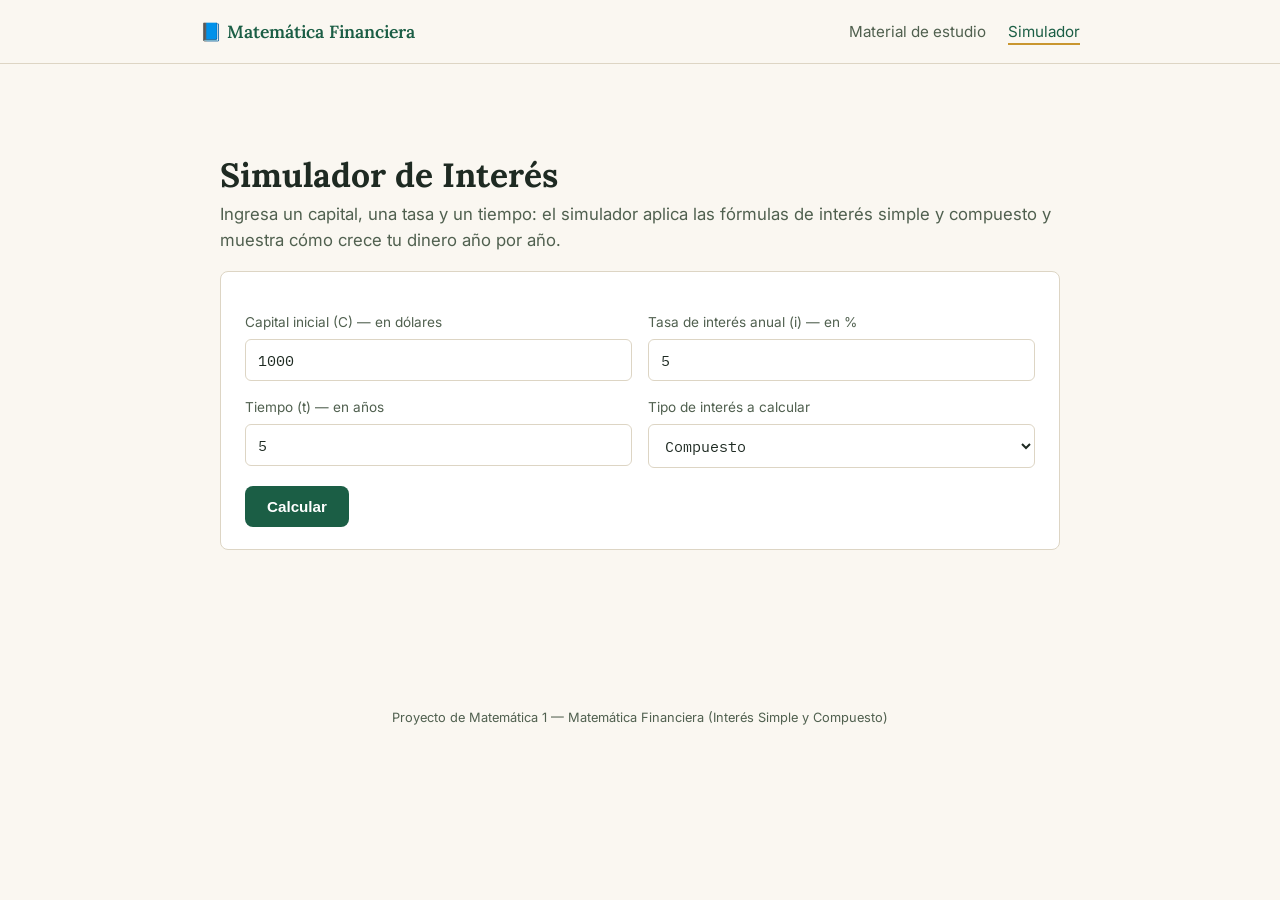
==== app.html @ dccaaf1a "v1.0" ====
<!DOCTYPE html>
<html lang="es">
<head>
<meta charset="UTF-8">
<meta name="viewport" content="width=device-width, initial-scale=1.0">
<title>Simulador de Interés | Matemática Financiera</title>

<link rel="preconnect" href="https://fonts.googleapis.com">
<link href="https://fonts.googleapis.com/css2?family=Lora:wght@500;600;700&family=Inter:wght@400;500;600&family=IBM+Plex+Mono:wght@400;600&display=swap" rel="stylesheet">

<link rel="stylesheet" href="style.css">
</head>
<body>

<header class="topbar">
  <div class="contenedor">
    <span class="marca">📘 Matemática Financiera</span>
    <nav class="menu">
      <a href="index.html">Material de estudio</a>
      <a href="app.html" class="activo">Simulador</a>
    </nav>
  </div>
</header>

<main class="contenedor">

  <h1>Simulador de Interés</h1>
  <p class="subtitulo">
    Ingresa un capital, una tasa y un tiempo: el simulador aplica las fórmulas
    de interés simple y compuesto y muestra cómo crece tu dinero año por año.
  </p>

  <div class="tarjeta">
    <form id="form-simulador">
      <div class="form-grid">

        <div class="campo">
          <label for="capital">Capital inicial (C) — en dólares</label>
          <input type="number" id="capital" value="1000" min="0" step="0.01" required>
        </div>

        <div class="campo">
          <label for="tasa">Tasa de interés anual (i) — en %</label>
          <input type="number" id="tasa" value="5" min="0" step="0.01" required>
        </div>

        <div class="campo">
          <label for="anios">Tiempo (t) — en años</label>
          <input type="number" id="anios" value="5" min="1" max="40" step="1" required>
        </div>

        <div class="campo">
          <label for="tipo">Tipo de interés a calcular</label>
          <select id="tipo">
            <option value="simple">Simple</option>
            <option value="compuesto" selected>Compuesto</option>
          </select>
        </div>

      </div>

      <button type="submit" class="btn">Calcular</button>
    </form>
  </div>

  <!-- Resultado: se llena dinámicamente con simulador.js -->
  <div id="seccion-resultado" style="display:none;">

    <div class="resumen-grid">
      <div class="tarjeta">
        Interés generado
        <span class="valor" id="valor-interes">$0.00</span>
      </div>
      <div class="tarjeta">
        Monto final
        <span class="valor" id="valor-monto">$0.00</span>
      </div>
    </div>

    <h2 style="margin-top:24px;"><span class="num">▸</span>Comparación: simple vs. compuesto</h2>
    <div class="tarjeta">
      <div class="barras-wrap" id="grafico-simulador"></div>
      <div class="leyenda">
        <span><span class="punto simple"></span> Interés simple</span>
        <span><span class="punto compuesto"></span> Interés compuesto</span>
      </div>
    </div>

    <h2><span class="num">▸</span>Detalle año por año — interés <span id="tipo-en-titulo">compuesto</span></h2>
    <div class="tarjeta">
      <table class="tabla-resultados">
        <thead>
          <tr>
            <th>Año</th>
            <th>Interés del período</th>
            <th>Monto acumulado</th>
          </tr>
        </thead>
        <tbody id="cuerpo-tabla">
          <!-- filas generadas por simulador.js -->
        </tbody>
      </table>
    </div>
  </div>

</main>

<footer class="pie">
  Proyecto de Matemática 1 — Matemática Financiera (Interés Simple y Compuesto)
</footer>

<script src="simulador.js"></script>
</body>
</html>
---- style.css ----
/* =========================================================
   ESTILOS COMPARTIDOS
   Tema: "ledger financiero" -> inspirado en libros contables
   - Tipografía serif para títulos (Lora)
   - Tipografía sans para texto (Inter)
   - Tipografía monoespaciada para números y fórmulas (IBM Plex Mono)
   - Paleta: verde (crecimiento del dinero) + dorado (acento)
   ========================================================= */

:root {
  --bg: #faf7f1;
  --card-bg: #ffffff;
  --ink: #1e2a22;
  --ink-soft: #50604f;
  --green: #1b5e45;
  --green-light: #2f7a5c;
  --gold: #c9962f;
  --line: #ddd5c4;
  --red: #b3432b;
  --radius: 8px;
}

* {
  box-sizing: border-box;
}

body {
  margin: 0;
  background: var(--bg);
  color: var(--ink);
  font-family: "Inter", system-ui, sans-serif;
  line-height: 1.55;
}

.contenedor {
  max-width: 880px;
  margin: 0 auto;
  padding: 32px 20px 80px;
}

/* ---------- Encabezado y navegación ---------- */

header.topbar {
  border-bottom: 1px solid var(--line);
  padding: 18px 20px;
  margin-bottom: 36px;
}

header.topbar .contenedor {
  padding: 0;
  display: flex;
  justify-content: space-between;
  align-items: center;
  flex-wrap: wrap;
  gap: 12px;
}

.marca {
  font-family: "Lora", serif;
  font-weight: 600;
  font-size: 1.1rem;
  color: var(--green);
}

nav.menu a {
  color: var(--ink-soft);
  text-decoration: none;
  margin-left: 18px;
  font-size: 0.95rem;
  border-bottom: 2px solid transparent;
  padding-bottom: 2px;
}

nav.menu a:hover,
nav.menu a.activo {
  color: var(--green);
  border-bottom-color: var(--gold);
}

/* ---------- Tipografía general ---------- */

h1, h2, h3 {
  font-family: "Lora", serif;
  color: var(--ink);
  line-height: 1.2;
}

h1 {
  font-size: 2.1rem;
  margin-bottom: 6px;
}

.subtitulo {
  color: var(--ink-soft);
  font-size: 1.05rem;
  margin-top: 0;
}

h2 {
  font-size: 1.4rem;
  margin-top: 48px;
  padding-bottom: 8px;
  border-bottom: 1px solid var(--line);
}

h2 .num {
  color: var(--gold);
  font-family: "IBM Plex Mono", monospace;
  font-size: 1rem;
  margin-right: 8px;
}

p {
  color: var(--ink-soft);
}

code, .formula, .num-mono {
  font-family: "IBM Plex Mono", monospace;
}

/* ---------- Tarjetas ---------- */

.tarjeta {
  background: var(--card-bg);
  border: 1px solid var(--line);
  border-radius: var(--radius);
  padding: 22px 24px;
  margin: 18px 0;
}

.formula-destacada {
  background: #f3f0e7;
  border-left: 3px solid var(--green);
  border-radius: 4px;
  padding: 14px 18px;
  font-family: "IBM Plex Mono", monospace;
  font-size: 1.05rem;
  color: var(--green);
  margin: 16px 0;
}

.formula-destacada small {
  display: block;
  font-family: "Inter", sans-serif;
  color: var(--ink-soft);
  font-size: 0.82rem;
  margin-top: 6px;
}

.ejemplo {
  border-top: 1px dashed var(--line);
  margin-top: 16px;
  padding-top: 14px;
  font-size: 0.95rem;
}

.ejemplo strong {
  color: var(--green);
}

/* ---------- Comparación visual (barras) ---------- */

.barras-wrap {
  display: flex;
  align-items: flex-end;
  gap: 14px;
  height: 180px;
  margin: 24px 0 8px;
  border-bottom: 1px solid var(--line);
  padding-bottom: 0;
}

.grupo-barra {
  display: flex;
  flex-direction: column;
  align-items: center;
  flex: 1;
  height: 100%;
  justify-content: flex-end;
}

.par-barras {
  display: flex;
  align-items: flex-end;
  gap: 4px;
  height: 100%;
}

.barra {
  width: 16px;
  border-radius: 3px 3px 0 0;
  transition: height 0.5s ease;
}

.barra.simple { background: var(--gold); }
.barra.compuesto { background: var(--green); }

.grupo-barra .etiqueta-anio {
  font-family: "IBM Plex Mono", monospace;
  font-size: 0.75rem;
  color: var(--ink-soft);
  margin-top: 6px;
}

.leyenda {
  display: flex;
  gap: 22px;
  font-size: 0.85rem;
  color: var(--ink-soft);
  margin-top: 4px;
}

.leyenda span {
  display: inline-flex;
  align-items: center;
  gap: 6px;
}

.punto {
  width: 10px;
  height: 10px;
  border-radius: 50%;
  display: inline-block;
}

.punto.simple { background: var(--gold); }
.punto.compuesto { background: var(--green); }

/* ---------- Quiz ---------- */

.pregunta {
  margin-bottom: 22px;
  padding-bottom: 18px;
  border-bottom: 1px solid var(--line);
}

.pregunta:last-of-type {
  border-bottom: none;
}

.pregunta p.texto-pregunta {
  color: var(--ink);
  font-weight: 600;
  margin-bottom: 10px;
}

.opcion {
  display: block;
  padding: 8px 10px;
  border-radius: 6px;
  cursor: pointer;
}

.opcion:hover {
  background: #f3f0e7;
}

.opcion input {
  margin-right: 8px;
}

.pregunta.correcta .opcion.marcada {
  background: #e3f0e9;
  color: var(--green);
}

.pregunta.incorrecta .opcion.marcada {
  background: #f7e6e1;
  color: var(--red);
}

.pregunta .opcion.respuesta-correcta {
  outline: 1px dashed var(--green);
}

#resultado-quiz {
  font-family: "Lora", serif;
  font-size: 1.2rem;
  margin-top: 18px;
  padding: 16px;
  border-radius: var(--radius);
  background: #f3f0e7;
  display: none;
}

/* ---------- Botones ---------- */

button.btn {
  background: var(--green);
  color: white;
  border: none;
  padding: 12px 22px;
  border-radius: var(--radius);
  font-size: 0.95rem;
  cursor: pointer;
  font-weight: 600;
}

button.btn:hover {
  background: var(--green-light);
}

button.btn:focus-visible,
a:focus-visible,
input:focus-visible,
select:focus-visible {
  outline: 2px solid var(--gold);
  outline-offset: 2px;
}

/* ---------- Formularios (app del simulador) ---------- */

.form-grid {
  display: grid;
  grid-template-columns: 1fr 1fr;
  gap: 16px;
  margin: 18px 0;
}

.campo {
  display: flex;
  flex-direction: column;
}

.campo label {
  font-size: 0.85rem;
  color: var(--ink-soft);
  margin-bottom: 6px;
}

.campo input,
.campo select {
  padding: 10px 12px;
  border: 1px solid var(--line);
  border-radius: 6px;
  font-family: "IBM Plex Mono", monospace;
  font-size: 0.95rem;
  background: white;
  color: var(--ink);
}

/* ---------- Tabla de resultados ---------- */

table.tabla-resultados {
  width: 100%;
  border-collapse: collapse;
  margin: 18px 0;
  font-family: "IBM Plex Mono", monospace;
  font-size: 0.9rem;
}

table.tabla-resultados th,
table.tabla-resultados td {
  text-align: right;
  padding: 8px 10px;
  border-bottom: 1px solid var(--line);
}

table.tabla-resultados th:first-child,
table.tabla-resultados td:first-child {
  text-align: left;
}

table.tabla-resultados thead th {
  font-family: "Inter", sans-serif;
  color: var(--ink-soft);
  font-weight: 600;
  font-size: 0.8rem;
  text-transform: uppercase;
}

.resumen-grid {
  display: grid;
  grid-template-columns: 1fr 1fr;
  gap: 14px;
  margin: 18px 0;
}

.resumen-grid .tarjeta {
  margin: 0;
  text-align: center;
}

.resumen-grid .valor {
  font-family: "IBM Plex Mono", monospace;
  font-size: 1.6rem;
  color: var(--green);
  display: block;
  margin-top: 6px;
}

footer.pie {
  text-align: center;
  color: var(--ink-soft);
  font-size: 0.8rem;
  margin-top: 60px;
}

@media (max-width: 560px) {
  .form-grid, .resumen-grid {
    grid-template-columns: 1fr;
  }
  h1 { font-size: 1.7rem; }
}
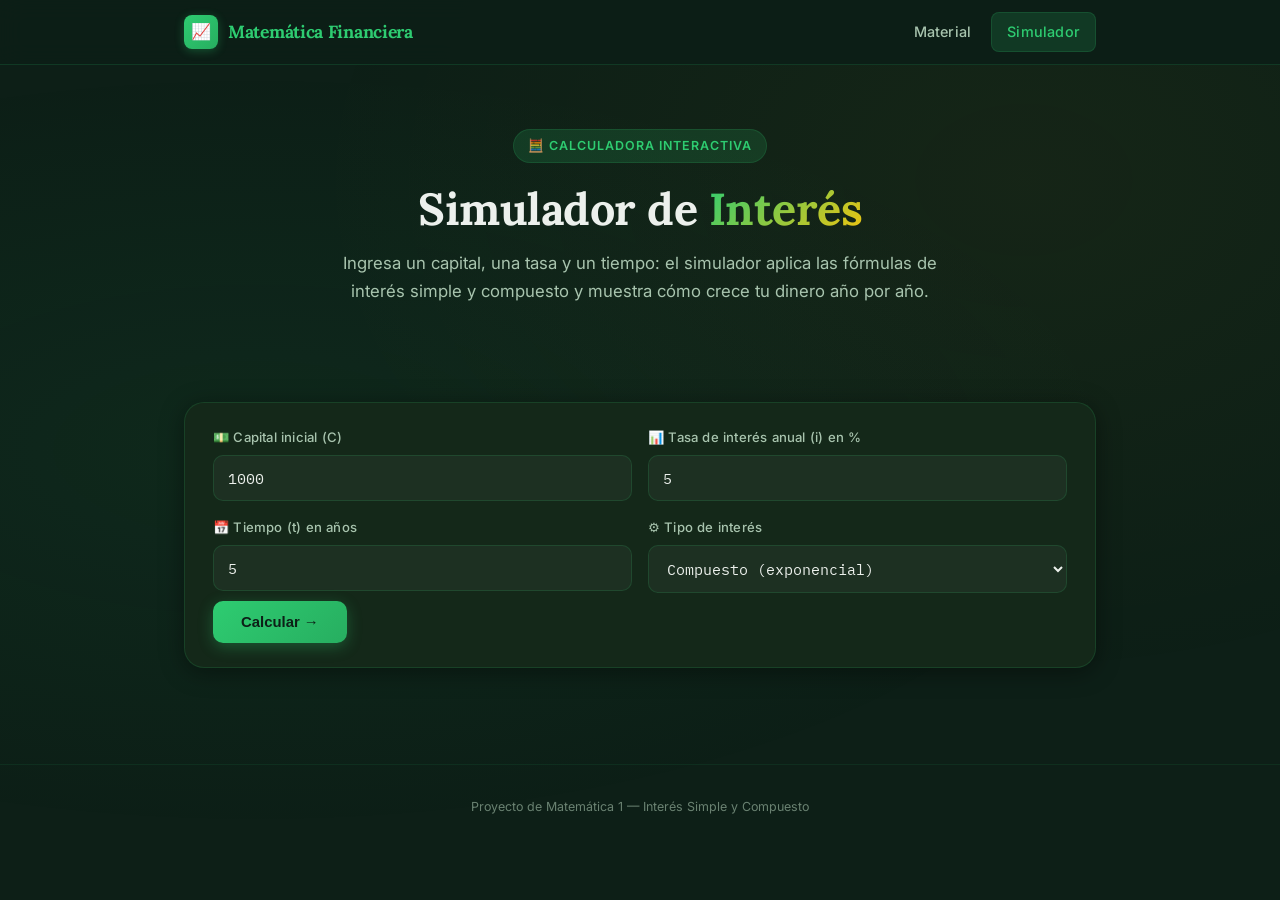
==== commit 3083854d: "feat: visuals" ====
--- a/app.html
+++ b/app.html
@@ -4,19 +4,19 @@
 <meta charset="UTF-8">
 <meta name="viewport" content="width=device-width, initial-scale=1.0">
 <title>Simulador de Interés | Matemática Financiera</title>
-
-<link rel="preconnect" href="https://fonts.googleapis.com">
-<link href="https://fonts.googleapis.com/css2?family=Lora:wght@500;600;700&family=Inter:wght@400;500;600&family=IBM+Plex+Mono:wght@400;600&display=swap" rel="stylesheet">
-
 <link rel="stylesheet" href="style.css">
 </head>
 <body>
 
-<header class="topbar">
-  <div class="contenedor">
-    <span class="marca">📘 Matemática Financiera</span>
+<!-- ============ NAVBAR ============ -->
+<header class="topbar" id="topbar">
+  <div class="contenedor-nav">
+    <a href="index.html" class="marca">
+      <span class="marca-icono">📈</span>
+      Matemática Financiera
+    </a>
     <nav class="menu">
-      <a href="index.html">Material de estudio</a>
+      <a href="index.html">Material</a>
       <a href="app.html" class="activo">Simulador</a>
     </nav>
   </div>
@@ -24,91 +24,113 @@
 
 <main class="contenedor">
 
-  <h1>Simulador de Interés</h1>
-  <p class="subtitulo">
-    Ingresa un capital, una tasa y un tiempo: el simulador aplica las fórmulas
-    de interés simple y compuesto y muestra cómo crece tu dinero año por año.
-  </p>
+  <!-- ============ HERO ============ -->
+  <div class="hero">
+    <div class="hero-badge">🧮 Calculadora interactiva</div>
+    <h1 class="titulo-hero">Simulador de <span class="acento">Interés</span></h1>
+    <p class="subtitulo">
+      Ingresa un capital, una tasa y un tiempo: el simulador aplica las fórmulas
+      de interés simple y compuesto y muestra cómo crece tu dinero año por año.
+    </p>
+  </div>
 
-  <div class="tarjeta">
+  <!-- ============ FORMULARIO ============ -->
+  <div class="tarjeta fade-in-1">
     <form id="form-simulador">
       <div class="form-grid">
 
         <div class="campo">
-          <label for="capital">Capital inicial (C) — en dólares</label>
-          <input type="number" id="capital" value="1000" min="0" step="0.01" required>
+          <label for="capital">💵 Capital inicial (C)</label>
+          <input type="number" id="capital" value="1000" min="0" step="0.01" placeholder="ej. 1000" required>
         </div>
 
         <div class="campo">
-          <label for="tasa">Tasa de interés anual (i) — en %</label>
-          <input type="number" id="tasa" value="5" min="0" step="0.01" required>
+          <label for="tasa">📊 Tasa de interés anual (i) en %</label>
+          <input type="number" id="tasa" value="5" min="0" step="0.01" placeholder="ej. 5" required>
         </div>
 
         <div class="campo">
-          <label for="anios">Tiempo (t) — en años</label>
-          <input type="number" id="anios" value="5" min="1" max="40" step="1" required>
+          <label for="anios">📅 Tiempo (t) en años</label>
+          <input type="number" id="anios" value="5" min="1" max="40" step="1" placeholder="ej. 5" required>
         </div>
 
         <div class="campo">
-          <label for="tipo">Tipo de interés a calcular</label>
+          <label for="tipo">⚙️ Tipo de interés</label>
           <select id="tipo">
-            <option value="simple">Simple</option>
-            <option value="compuesto" selected>Compuesto</option>
+            <option value="simple">Simple (lineal)</option>
+            <option value="compuesto" selected>Compuesto (exponencial)</option>
           </select>
         </div>
 
       </div>
 
-      <button type="submit" class="btn">Calcular</button>
+      <div style="margin-top: 8px;">
+        <button type="submit" class="btn">Calcular →</button>
+      </div>
     </form>
   </div>
 
-  <!-- Resultado: se llena dinámicamente con simulador.js -->
+  <!-- ============ RESULTADOS ============ -->
   <div id="seccion-resultado" style="display:none;">
 
     <div class="resumen-grid">
-      <div class="tarjeta">
-        Interés generado
-        <span class="valor" id="valor-interes">$0.00</span>
+      <div class="resumen-card fade-in-1">
+        <div class="resumen-label">Interés generado</div>
+        <span class="resumen-valor" id="valor-interes">$0.00</span>
       </div>
-      <div class="tarjeta">
-        Monto final
-        <span class="valor" id="valor-monto">$0.00</span>
+      <div class="resumen-card fade-in-2">
+        <div class="resumen-label">Monto final</div>
+        <span class="resumen-valor" id="valor-monto">$0.00</span>
       </div>
     </div>
 
-    <h2 style="margin-top:24px;"><span class="num">▸</span>Comparación: simple vs. compuesto</h2>
+    <div class="seccion-resultado-titulo">
+      <div class="seccion-num">▸</div>
+      <h2>Comparación: simple vs. compuesto</h2>
+    </div>
     <div class="tarjeta">
-      <div class="barras-wrap" id="grafico-simulador"></div>
+      <div class="grafico-wrapper">
+        <div class="barras-wrap" id="grafico-simulador"></div>
+      </div>
       <div class="leyenda">
         <span><span class="punto simple"></span> Interés simple</span>
         <span><span class="punto compuesto"></span> Interés compuesto</span>
       </div>
     </div>
 
-    <h2><span class="num">▸</span>Detalle año por año — interés <span id="tipo-en-titulo">compuesto</span></h2>
+    <div class="seccion-resultado-titulo">
+      <div class="seccion-num">▸</div>
+      <h2>Detalle año por año — interés <span id="tipo-en-titulo">compuesto</span></h2>
+    </div>
     <div class="tarjeta">
-      <table class="tabla-resultados">
-        <thead>
-          <tr>
-            <th>Año</th>
-            <th>Interés del período</th>
-            <th>Monto acumulado</th>
-          </tr>
-        </thead>
-        <tbody id="cuerpo-tabla">
-          <!-- filas generadas por simulador.js -->
-        </tbody>
-      </table>
+      <div class="tabla-wrap">
+        <table class="tabla-resultados">
+          <thead>
+            <tr>
+              <th>Año</th>
+              <th>Interés del período</th>
+              <th>Monto acumulado</th>
+            </tr>
+          </thead>
+          <tbody id="cuerpo-tabla"></tbody>
+        </table>
+      </div>
     </div>
+
   </div>
 
 </main>
 
 <footer class="pie">
-  Proyecto de Matemática 1 — Matemática Financiera (Interés Simple y Compuesto)
+  Proyecto de Matemática 1 — Interés Simple y Compuesto
 </footer>
 
 <script src="simulador.js"></script>
+<script>
+  const topbar = document.getElementById('topbar');
+  window.addEventListener('scroll', () => {
+    topbar.classList.toggle('scrolled', window.scrollY > 10);
+  });
+</script>
 </body>
 </html>
--- a/style.css
+++ b/style.css
@@ -1,171 +1,429 @@
 /* =========================================================
-   ESTILOS COMPARTIDOS
-   Tema: "ledger financiero" -> inspirado en libros contables
-   - Tipografía serif para títulos (Lora)
-   - Tipografía sans para texto (Inter)
-   - Tipografía monoespaciada para números y fórmulas (IBM Plex Mono)
-   - Paleta: verde (crecimiento del dinero) + dorado (acento)
+   ESTILOS COMPARTIDOS — Rediseño visual moderno
+   Paleta: verde oscuro + dorado + gradientes
    ========================================================= */
 
+@import url('https://fonts.googleapis.com/css2?family=Lora:wght@500;600;700&family=Inter:wght@300;400;500;600;700&family=IBM+Plex+Mono:wght@400;600&display=swap');
+
 :root {
-  --bg: #faf7f1;
-  --card-bg: #ffffff;
-  --ink: #1e2a22;
-  --ink-soft: #50604f;
-  --green: #1b5e45;
-  --green-light: #2f7a5c;
-  --gold: #c9962f;
-  --line: #ddd5c4;
-  --red: #b3432b;
-  --radius: 8px;
-}
-
-* {
-  box-sizing: border-box;
-}
+  --bg: #0d1f17;
+  --bg-card: #142819;
+  --bg-card2: #1a3322;
+  --green: #2ecc71;
+  --green-dark: #27ae60;
+  --green-glow: rgba(46, 204, 113, 0.15);
+  --gold: #f1c40f;
+  --gold-soft: #e8b84d;
+  --ink: #ecf0ec;
+  --ink-soft: #a8c4ae;
+  --line: rgba(46, 204, 113, 0.15);
+  --red: #e74c3c;
+  --radius: 12px;
+  --radius-lg: 20px;
+  --shadow: 0 4px 24px rgba(0,0,0,0.4);
+  --shadow-glow: 0 0 30px rgba(46, 204, 113, 0.12);
+}
+
+* { box-sizing: border-box; }
 
 body {
   margin: 0;
   background: var(--bg);
   color: var(--ink);
   font-family: "Inter", system-ui, sans-serif;
-  line-height: 1.55;
-}
-
-.contenedor {
-  max-width: 880px;
+  line-height: 1.6;
+  min-height: 100vh;
+}
+
+/* Fondo con patrón sutil */
+body::before {
+  content: '';
+  position: fixed;
+  inset: 0;
+  background:
+    radial-gradient(ellipse at 20% 50%, rgba(46,204,113,0.06) 0%, transparent 60%),
+    radial-gradient(ellipse at 80% 20%, rgba(241,196,15,0.04) 0%, transparent 50%);
+  pointer-events: none;
+  z-index: 0;
+}
+
+main, header, footer { position: relative; z-index: 1; }
+
+/* ============================================================
+   NAVBAR
+   ============================================================ */
+
+.topbar {
+  background: rgba(13, 31, 23, 0.92);
+  backdrop-filter: blur(12px);
+  -webkit-backdrop-filter: blur(12px);
+  border-bottom: 1px solid var(--line);
+  padding: 0;
+  position: sticky;
+  top: 0;
+  z-index: 100;
+  transition: box-shadow 0.3s;
+}
+
+.topbar.scrolled {
+  box-shadow: 0 2px 20px rgba(0,0,0,0.5);
+}
+
+.topbar .contenedor-nav {
+  max-width: 960px;
   margin: 0 auto;
-  padding: 32px 20px 80px;
-}
-
-/* ---------- Encabezado y navegación ---------- */
-
-header.topbar {
-  border-bottom: 1px solid var(--line);
-  padding: 18px 20px;
-  margin-bottom: 36px;
-}
-
-header.topbar .contenedor {
-  padding: 0;
+  padding: 0 24px;
   display: flex;
   justify-content: space-between;
   align-items: center;
-  flex-wrap: wrap;
-  gap: 12px;
+  height: 64px;
 }
 
 .marca {
   font-family: "Lora", serif;
+  font-weight: 700;
+  font-size: 1.1rem;
+  color: var(--green);
+  text-decoration: none;
+  display: flex;
+  align-items: center;
+  gap: 10px;
+  letter-spacing: -0.3px;
+}
+
+.marca-icono {
+  width: 34px;
+  height: 34px;
+  background: linear-gradient(135deg, var(--green), var(--green-dark));
+  border-radius: 8px;
+  display: flex;
+  align-items: center;
+  justify-content: center;
+  font-size: 1rem;
+  box-shadow: 0 2px 10px rgba(46,204,113,0.3);
+}
+
+nav.menu {
+  display: flex;
+  gap: 4px;
+}
+
+nav.menu a {
+  color: var(--ink-soft);
+  text-decoration: none;
+  font-size: 0.9rem;
+  font-weight: 500;
+  padding: 8px 16px;
+  border-radius: 8px;
+  transition: all 0.2s;
+  letter-spacing: 0.2px;
+}
+
+nav.menu a:hover {
+  color: var(--ink);
+  background: var(--green-glow);
+}
+
+nav.menu a.activo {
+  color: var(--green);
+  background: var(--green-glow);
+  box-shadow: inset 0 0 0 1px var(--line);
+}
+
+/* ============================================================
+   CONTENEDOR PRINCIPAL
+   ============================================================ */
+
+.contenedor {
+  max-width: 960px;
+  margin: 0 auto;
+  padding: 0 24px 80px;
+}
+
+/* ============================================================
+   HERO / CABECERA DE PÁGINA
+   ============================================================ */
+
+.hero {
+  padding: 64px 0 48px;
+  text-align: center;
+}
+
+.hero-badge {
+  display: inline-flex;
+  align-items: center;
+  gap: 8px;
+  background: var(--green-glow);
+  border: 1px solid var(--line);
+  color: var(--green);
+  font-size: 0.78rem;
   font-weight: 600;
-  font-size: 1.1rem;
-  color: var(--green);
-}
-
-nav.menu a {
-  color: var(--ink-soft);
-  text-decoration: none;
-  margin-left: 18px;
-  font-size: 0.95rem;
-  border-bottom: 2px solid transparent;
-  padding-bottom: 2px;
-}
-
-nav.menu a:hover,
-nav.menu a.activo {
-  color: var(--green);
-  border-bottom-color: var(--gold);
-}
-
-/* ---------- Tipografía general ---------- */
-
-h1, h2, h3 {
+  letter-spacing: 1px;
+  text-transform: uppercase;
+  padding: 6px 14px;
+  border-radius: 100px;
+  margin-bottom: 20px;
+  animation: fadeDown 0.5s ease both;
+}
+
+h1.titulo-hero {
   font-family: "Lora", serif;
+  font-size: 2.8rem;
+  font-weight: 700;
   color: var(--ink);
+  margin: 0 0 16px;
+  line-height: 1.15;
+  letter-spacing: -0.5px;
+  animation: fadeUp 0.6s 0.1s ease both;
+}
+
+h1.titulo-hero .acento {
+  background: linear-gradient(135deg, var(--green), var(--gold));
+  -webkit-background-clip: text;
+  -webkit-text-fill-color: transparent;
+  background-clip: text;
+}
+
+.subtitulo {
+  color: var(--ink-soft);
+  font-size: 1.05rem;
+  max-width: 600px;
+  margin: 0 auto 32px;
+  animation: fadeUp 0.6s 0.2s ease both;
+  line-height: 1.65;
+}
+
+/* ============================================================
+   SECCIONES DE CONTENIDO
+   ============================================================ */
+
+.seccion {
+  margin-top: 56px;
+  animation: fadeUp 0.5s ease both;
+}
+
+.seccion-header {
+  display: flex;
+  align-items: center;
+  gap: 14px;
+  margin-bottom: 20px;
+  padding-bottom: 16px;
+  border-bottom: 1px solid var(--line);
+}
+
+.seccion-num {
+  width: 40px;
+  height: 40px;
+  background: linear-gradient(135deg, var(--green-glow), transparent);
+  border: 1px solid var(--line);
+  border-radius: 10px;
+  display: flex;
+  align-items: center;
+  justify-content: center;
+  font-family: "IBM Plex Mono", monospace;
+  font-size: 0.8rem;
+  font-weight: 600;
+  color: var(--green);
+  flex-shrink: 0;
+}
+
+h2 {
+  font-family: "Lora", serif;
+  font-size: 1.5rem;
+  color: var(--ink);
+  margin: 0;
   line-height: 1.2;
 }
 
-h1 {
-  font-size: 2.1rem;
-  margin-bottom: 6px;
-}
-
-.subtitulo {
-  color: var(--ink-soft);
-  font-size: 1.05rem;
-  margin-top: 0;
-}
-
-h2 {
-  font-size: 1.4rem;
-  margin-top: 48px;
-  padding-bottom: 8px;
-  border-bottom: 1px solid var(--line);
-}
-
-h2 .num {
-  color: var(--gold);
-  font-family: "IBM Plex Mono", monospace;
-  font-size: 1rem;
-  margin-right: 8px;
-}
-
 p {
   color: var(--ink-soft);
-}
-
-code, .formula, .num-mono {
-  font-family: "IBM Plex Mono", monospace;
-}
-
-/* ---------- Tarjetas ---------- */
+  margin-bottom: 16px;
+}
+
+p strong { color: var(--ink); }
+p em { color: var(--gold-soft); font-style: normal; font-weight: 500; }
+
+/* ============================================================
+   TARJETAS
+   ============================================================ */
 
 .tarjeta {
-  background: var(--card-bg);
+  background: var(--bg-card);
+  border: 1px solid var(--line);
+  border-radius: var(--radius-lg);
+  padding: 24px 28px;
+  margin: 16px 0;
+  box-shadow: var(--shadow);
+  transition: box-shadow 0.3s, border-color 0.3s;
+}
+
+.tarjeta:hover {
+  border-color: rgba(46, 204, 113, 0.25);
+  box-shadow: var(--shadow), var(--shadow-glow);
+}
+
+.tarjeta ul {
+  color: var(--ink-soft);
+  padding-left: 20px;
+  margin: 0;
+}
+
+.tarjeta ul li {
+  margin-bottom: 8px;
+}
+
+.tarjeta ul li strong {
+  color: var(--green);
+  font-family: "IBM Plex Mono", monospace;
+}
+
+/* ============================================================
+   GRID DE CONCEPTOS (3 columnas)
+   ============================================================ */
+
+.concepto-grid {
+  display: grid;
+  grid-template-columns: repeat(3, 1fr);
+  gap: 14px;
+  margin: 20px 0;
+}
+
+.concepto-item {
+  background: var(--bg-card);
   border: 1px solid var(--line);
   border-radius: var(--radius);
-  padding: 22px 24px;
-  margin: 18px 0;
-}
-
-.formula-destacada {
-  background: #f3f0e7;
-  border-left: 3px solid var(--green);
-  border-radius: 4px;
-  padding: 14px 18px;
-  font-family: "IBM Plex Mono", monospace;
-  font-size: 1.05rem;
-  color: var(--green);
-  margin: 16px 0;
-}
-
-.formula-destacada small {
-  display: block;
-  font-family: "Inter", sans-serif;
-  color: var(--ink-soft);
-  font-size: 0.82rem;
-  margin-top: 6px;
-}
-
-.ejemplo {
-  border-top: 1px dashed var(--line);
+  padding: 18px 20px;
+  transition: transform 0.2s, border-color 0.2s;
+}
+
+.concepto-item:hover {
+  transform: translateY(-2px);
+  border-color: rgba(46,204,113,0.3);
+}
+
+.concepto-letra {
+  font-family: "IBM Plex Mono", monospace;
+  font-size: 1.5rem;
+  font-weight: 600;
+  color: var(--green);
+  margin-bottom: 6px;
+}
+
+.concepto-desc {
+  font-size: 0.85rem;
+  color: var(--ink-soft);
+  margin: 0;
+}
+
+/* ============================================================
+   FÓRMULAS
+   ============================================================ */
+
+.formula-grid {
+  display: grid;
+  grid-template-columns: 1fr 1fr;
+  gap: 14px;
+  margin: 20px 0;
+}
+
+.formula-card {
+  background: var(--bg-card);
+  border: 1px solid var(--line);
+  border-radius: var(--radius);
+  padding: 20px 22px;
+  position: relative;
+  overflow: hidden;
+  transition: transform 0.2s, box-shadow 0.2s;
+}
+
+.formula-card::before {
+  content: '';
+  position: absolute;
+  top: 0; left: 0; right: 0;
+  height: 3px;
+  background: linear-gradient(90deg, var(--green), var(--gold));
+}
+
+.formula-card:hover {
+  transform: translateY(-2px);
+  box-shadow: 0 8px 30px rgba(0,0,0,0.3);
+}
+
+.formula-expr {
+  font-family: "IBM Plex Mono", monospace;
+  font-size: 1.2rem;
+  font-weight: 600;
+  color: var(--green);
+  margin-bottom: 8px;
+}
+
+.formula-expr sup {
+  font-size: 0.75em;
+}
+
+.formula-desc {
+  font-size: 0.8rem;
+  color: var(--ink-soft);
+  margin: 0;
+  line-height: 1.5;
+}
+
+/* ============================================================
+   EJEMPLO PRÁCTICO
+   ============================================================ */
+
+.ejemplo-card {
+  background: var(--bg-card2);
+  border: 1px solid rgba(46,204,113,0.2);
+  border-radius: var(--radius);
+  padding: 20px 24px;
   margin-top: 16px;
-  padding-top: 14px;
+}
+
+.ejemplo-titulo {
+  font-size: 0.78rem;
+  font-weight: 600;
+  letter-spacing: 1px;
+  text-transform: uppercase;
+  color: var(--green);
+  margin-bottom: 10px;
+}
+
+.ejemplo-datos {
+  font-family: "IBM Plex Mono", monospace;
+  font-size: 0.9rem;
+  color: var(--ink-soft);
+  margin-bottom: 14px;
+}
+
+.ejemplo-resultado {
+  border-top: 1px solid var(--line);
+  padding-top: 12px;
+  font-family: "IBM Plex Mono", monospace;
   font-size: 0.95rem;
-}
-
-.ejemplo strong {
-  color: var(--green);
-}
-
-/* ---------- Comparación visual (barras) ---------- */
+  color: var(--ink-soft);
+  display: flex;
+  flex-direction: column;
+  gap: 4px;
+}
+
+.ejemplo-resultado strong {
+  color: var(--gold);
+}
+
+/* ============================================================
+   GRÁFICO DE BARRAS
+   ============================================================ */
+
+.grafico-wrapper {
+  margin-top: 20px;
+}
 
 .barras-wrap {
   display: flex;
   align-items: flex-end;
-  gap: 14px;
-  height: 180px;
-  margin: 24px 0 8px;
+  gap: 10px;
+  height: 200px;
   border-bottom: 1px solid var(--line);
   padding-bottom: 0;
 }
@@ -182,38 +440,68 @@
 .par-barras {
   display: flex;
   align-items: flex-end;
-  gap: 4px;
+  gap: 3px;
   height: 100%;
 }
 
 .barra {
-  width: 16px;
-  border-radius: 3px 3px 0 0;
-  transition: height 0.5s ease;
-}
-
-.barra.simple { background: var(--gold); }
-.barra.compuesto { background: var(--green); }
+  width: 14px;
+  border-radius: 4px 4px 0 0;
+  transition: height 0.8s cubic-bezier(0.34, 1.56, 0.64, 1);
+  cursor: pointer;
+  position: relative;
+}
+
+.barra:hover::after {
+  content: attr(title);
+  position: absolute;
+  bottom: calc(100% + 6px);
+  left: 50%;
+  transform: translateX(-50%);
+  background: rgba(20, 40, 25, 0.95);
+  color: var(--ink);
+  font-size: 0.72rem;
+  font-family: "IBM Plex Mono", monospace;
+  white-space: nowrap;
+  padding: 4px 8px;
+  border-radius: 6px;
+  border: 1px solid var(--line);
+  pointer-events: none;
+  z-index: 10;
+}
+
+.barra.simple {
+  background: linear-gradient(180deg, var(--gold), #c9962f);
+  box-shadow: 0 0 10px rgba(241,196,15,0.2);
+}
+
+.barra.compuesto {
+  background: linear-gradient(180deg, var(--green), var(--green-dark));
+  box-shadow: 0 0 10px rgba(46,204,113,0.2);
+}
 
 .grupo-barra .etiqueta-anio {
   font-family: "IBM Plex Mono", monospace;
-  font-size: 0.75rem;
-  color: var(--ink-soft);
-  margin-top: 6px;
+  font-size: 0.68rem;
+  color: var(--ink-soft);
+  margin-top: 7px;
+  opacity: 0.7;
 }
 
 .leyenda {
   display: flex;
-  gap: 22px;
-  font-size: 0.85rem;
-  color: var(--ink-soft);
-  margin-top: 4px;
+  gap: 24px;
+  font-size: 0.82rem;
+  color: var(--ink-soft);
+  margin-top: 14px;
+  padding-top: 12px;
+  border-top: 1px solid var(--line);
 }
 
 .leyenda span {
   display: inline-flex;
   align-items: center;
-  gap: 6px;
+  gap: 8px;
 }
 
 .punto {
@@ -226,179 +514,432 @@
 .punto.simple { background: var(--gold); }
 .punto.compuesto { background: var(--green); }
 
-/* ---------- Quiz ---------- */
+/* ============================================================
+   QUIZ
+   ============================================================ */
+
+.quiz-form {
+  display: flex;
+  flex-direction: column;
+  gap: 0;
+}
 
 .pregunta {
-  margin-bottom: 22px;
-  padding-bottom: 18px;
+  padding: 24px 0;
   border-bottom: 1px solid var(--line);
+  transition: all 0.3s;
 }
 
 .pregunta:last-of-type {
   border-bottom: none;
 }
 
-.pregunta p.texto-pregunta {
+.texto-pregunta {
   color: var(--ink);
   font-weight: 600;
-  margin-bottom: 10px;
+  font-size: 0.97rem;
+  margin: 0 0 14px;
+}
+
+.opciones {
+  display: flex;
+  flex-direction: column;
+  gap: 8px;
 }
 
 .opcion {
-  display: block;
-  padding: 8px 10px;
-  border-radius: 6px;
+  display: flex;
+  align-items: center;
+  gap: 12px;
+  padding: 12px 16px;
+  border-radius: 10px;
   cursor: pointer;
+  transition: all 0.2s;
+  border: 1px solid transparent;
+  font-size: 0.93rem;
+  color: var(--ink-soft);
 }
 
 .opcion:hover {
-  background: #f3f0e7;
-}
-
-.opcion input {
-  margin-right: 8px;
+  background: var(--green-glow);
+  border-color: var(--line);
+  color: var(--ink);
+}
+
+.opcion input[type="radio"] {
+  width: 18px;
+  height: 18px;
+  accent-color: var(--green);
+  cursor: pointer;
+  flex-shrink: 0;
+}
+
+.opcion input[type="radio"]:checked + span {
+  color: var(--ink);
+  font-weight: 500;
 }
 
 .pregunta.correcta .opcion.marcada {
-  background: #e3f0e9;
-  color: var(--green);
+  background: rgba(46, 204, 113, 0.12);
+  border-color: rgba(46, 204, 113, 0.4);
+  color: var(--green);
+  animation: pulseGreen 0.4s ease;
 }
 
 .pregunta.incorrecta .opcion.marcada {
-  background: #f7e6e1;
+  background: rgba(231, 76, 60, 0.1);
+  border-color: rgba(231, 76, 60, 0.3);
   color: var(--red);
 }
 
-.pregunta .opcion.respuesta-correcta {
-  outline: 1px dashed var(--green);
+.opcion.respuesta-correcta {
+  border: 1px dashed rgba(46,204,113,0.5) !important;
+  background: rgba(46, 204, 113, 0.05) !important;
+  color: var(--green) !important;
+}
+
+.quiz-acciones {
+  padding-top: 24px;
+  display: flex;
+  align-items: center;
+  gap: 16px;
+  flex-wrap: wrap;
 }
 
 #resultado-quiz {
-  font-family: "Lora", serif;
-  font-size: 1.2rem;
-  margin-top: 18px;
-  padding: 16px;
+  display: none;
+  margin-top: 0;
+  padding: 16px 20px;
   border-radius: var(--radius);
-  background: #f3f0e7;
-  display: none;
-}
-
-/* ---------- Botones ---------- */
-
+  font-weight: 500;
+  font-size: 0.97rem;
+  animation: fadeUp 0.4s ease both;
+}
+
+#resultado-quiz.bien {
+  background: rgba(46,204,113,0.1);
+  border: 1px solid rgba(46,204,113,0.3);
+  color: var(--green);
+}
+
+#resultado-quiz.regular {
+  background: rgba(241,196,15,0.1);
+  border: 1px solid rgba(241,196,15,0.3);
+  color: var(--gold);
+}
+
+#resultado-quiz.mal {
+  background: rgba(231,76,60,0.08);
+  border: 1px solid rgba(231,76,60,0.25);
+  color: var(--red);
+}
+
+/* ============================================================
+   BOTONES
+   ============================================================ */
+
+.btn-primary {
+  background: linear-gradient(135deg, var(--green), var(--green-dark));
+  color: #0d1f17;
+  border: none;
+  padding: 13px 28px;
+  border-radius: 10px;
+  font-size: 0.93rem;
+  font-weight: 700;
+  cursor: pointer;
+  transition: all 0.2s;
+  letter-spacing: 0.2px;
+  box-shadow: 0 4px 15px rgba(46,204,113,0.3);
+}
+
+.btn-primary:hover {
+  transform: translateY(-1px);
+  box-shadow: 0 6px 20px rgba(46,204,113,0.4);
+}
+
+.btn-primary:active {
+  transform: translateY(0);
+}
+
+/* Alias para compatibilidad */
 button.btn {
-  background: var(--green);
-  color: white;
+  background: linear-gradient(135deg, var(--green), var(--green-dark));
+  color: #0d1f17;
   border: none;
-  padding: 12px 22px;
-  border-radius: var(--radius);
-  font-size: 0.95rem;
+  padding: 13px 28px;
+  border-radius: 10px;
+  font-size: 0.93rem;
+  font-weight: 700;
   cursor: pointer;
-  font-weight: 600;
-}
-
+  transition: all 0.2s;
+  box-shadow: 0 4px 15px rgba(46,204,113,0.3);
+}
 button.btn:hover {
-  background: var(--green-light);
-}
-
-button.btn:focus-visible,
-a:focus-visible,
-input:focus-visible,
-select:focus-visible {
-  outline: 2px solid var(--gold);
-  outline-offset: 2px;
-}
-
-/* ---------- Formularios (app del simulador) ---------- */
+  transform: translateY(-1px);
+  box-shadow: 0 6px 20px rgba(46,204,113,0.4);
+}
+
+/* ============================================================
+   FORMULARIO SIMULADOR
+   ============================================================ */
 
 .form-grid {
   display: grid;
   grid-template-columns: 1fr 1fr;
   gap: 16px;
-  margin: 18px 0;
 }
 
 .campo {
   display: flex;
   flex-direction: column;
+  gap: 7px;
 }
 
 .campo label {
-  font-size: 0.85rem;
-  color: var(--ink-soft);
-  margin-bottom: 6px;
+  font-size: 0.82rem;
+  font-weight: 500;
+  color: var(--ink-soft);
+  letter-spacing: 0.2px;
 }
 
 .campo input,
 .campo select {
-  padding: 10px 12px;
+  padding: 12px 14px;
   border: 1px solid var(--line);
-  border-radius: 6px;
+  border-radius: 10px;
+  background: rgba(255,255,255,0.04);
+  color: var(--ink);
   font-family: "IBM Plex Mono", monospace;
   font-size: 0.95rem;
-  background: white;
-  color: var(--ink);
-}
-
-/* ---------- Tabla de resultados ---------- */
-
-table.tabla-resultados {
-  width: 100%;
-  border-collapse: collapse;
-  margin: 18px 0;
-  font-family: "IBM Plex Mono", monospace;
-  font-size: 0.9rem;
-}
-
-table.tabla-resultados th,
-table.tabla-resultados td {
-  text-align: right;
-  padding: 8px 10px;
-  border-bottom: 1px solid var(--line);
-}
-
-table.tabla-resultados th:first-child,
-table.tabla-resultados td:first-child {
-  text-align: left;
-}
-
-table.tabla-resultados thead th {
-  font-family: "Inter", sans-serif;
-  color: var(--ink-soft);
-  font-weight: 600;
-  font-size: 0.8rem;
-  text-transform: uppercase;
-}
+  transition: border-color 0.2s, box-shadow 0.2s;
+  outline: none;
+}
+
+.campo input:focus,
+.campo select:focus {
+  border-color: rgba(46,204,113,0.5);
+  box-shadow: 0 0 0 3px rgba(46,204,113,0.08);
+}
+
+.campo select option {
+  background: #1a3322;
+}
+
+/* ============================================================
+   RESULTADOS DEL SIMULADOR
+   ============================================================ */
 
 .resumen-grid {
   display: grid;
   grid-template-columns: 1fr 1fr;
   gap: 14px;
-  margin: 18px 0;
-}
-
-.resumen-grid .tarjeta {
+  margin: 20px 0;
+}
+
+.resumen-card {
+  background: var(--bg-card);
+  border: 1px solid var(--line);
+  border-radius: var(--radius-lg);
+  padding: 24px;
+  text-align: center;
+  position: relative;
+  overflow: hidden;
+  box-shadow: var(--shadow);
+  transition: transform 0.2s;
+}
+
+.resumen-card:hover { transform: translateY(-2px); }
+
+.resumen-card::before {
+  content: '';
+  position: absolute;
+  top: 0; left: 0; right: 0;
+  height: 3px;
+}
+
+.resumen-card:first-child::before {
+  background: linear-gradient(90deg, var(--gold), transparent);
+}
+
+.resumen-card:last-child::before {
+  background: linear-gradient(90deg, var(--green), transparent);
+}
+
+.resumen-label {
+  font-size: 0.8rem;
+  font-weight: 600;
+  letter-spacing: 0.8px;
+  text-transform: uppercase;
+  color: var(--ink-soft);
+  margin-bottom: 10px;
+}
+
+.resumen-valor {
+  font-family: "IBM Plex Mono", monospace;
+  font-size: 2rem;
+  font-weight: 600;
+  color: var(--green);
+  display: block;
+  line-height: 1.1;
+}
+
+/* ============================================================
+   TABLA DE RESULTADOS
+   ============================================================ */
+
+.tabla-wrap {
+  overflow-x: auto;
+  border-radius: var(--radius);
+}
+
+table.tabla-resultados {
+  width: 100%;
+  border-collapse: collapse;
+  font-family: "IBM Plex Mono", monospace;
+  font-size: 0.88rem;
+}
+
+table.tabla-resultados th {
+  text-align: right;
+  padding: 12px 16px;
+  background: rgba(255,255,255,0.03);
+  border-bottom: 1px solid var(--line);
+  font-family: "Inter", sans-serif;
+  font-size: 0.75rem;
+  font-weight: 600;
+  text-transform: uppercase;
+  letter-spacing: 0.8px;
+  color: var(--ink-soft);
+}
+
+table.tabla-resultados th:first-child,
+table.tabla-resultados td:first-child {
+  text-align: left;
+}
+
+table.tabla-resultados td {
+  text-align: right;
+  padding: 11px 16px;
+  border-bottom: 1px solid rgba(46,204,113,0.06);
+  color: var(--ink-soft);
+  transition: background 0.15s;
+}
+
+table.tabla-resultados tbody tr:hover td {
+  background: var(--green-glow);
+  color: var(--ink);
+}
+
+table.tabla-resultados tbody tr:last-child td {
+  border-bottom: none;
+  color: var(--green);
+  font-weight: 600;
+}
+
+/* ============================================================
+   SECCIÓN DE RESULTADOS (oculta al inicio)
+   ============================================================ */
+
+#seccion-resultado {
+  animation: fadeUp 0.5s ease both;
+}
+
+.seccion-resultado-titulo {
+  display: flex;
+  align-items: center;
+  gap: 12px;
+  margin: 40px 0 18px;
+}
+
+.seccion-resultado-titulo h2 {
   margin: 0;
-  text-align: center;
-}
-
-.resumen-grid .valor {
-  font-family: "IBM Plex Mono", monospace;
-  font-size: 1.6rem;
-  color: var(--green);
-  display: block;
-  margin-top: 6px;
-}
+  font-size: 1.3rem;
+}
+
+/* ============================================================
+   FOOTER
+   ============================================================ */
 
 footer.pie {
   text-align: center;
   color: var(--ink-soft);
-  font-size: 0.8rem;
-  margin-top: 60px;
-}
-
-@media (max-width: 560px) {
-  .form-grid, .resumen-grid {
-    grid-template-columns: 1fr;
-  }
-  h1 { font-size: 1.7rem; }
-}
+  font-size: 0.78rem;
+  padding: 32px 24px;
+  border-top: 1px solid var(--line);
+  opacity: 0.6;
+  position: relative;
+  z-index: 1;
+}
+
+/* ============================================================
+   ANIMACIONES
+   ============================================================ */
+
+@keyframes fadeUp {
+  from { opacity: 0; transform: translateY(16px); }
+  to   { opacity: 1; transform: translateY(0); }
+}
+
+@keyframes fadeDown {
+  from { opacity: 0; transform: translateY(-10px); }
+  to   { opacity: 1; transform: translateY(0); }
+}
+
+@keyframes pulseGreen {
+  0%   { box-shadow: 0 0 0 0 rgba(46,204,113,0.4); }
+  70%  { box-shadow: 0 0 0 8px rgba(46,204,113,0); }
+  100% { box-shadow: 0 0 0 0 rgba(46,204,113,0); }
+}
+
+@keyframes countUp {
+  from { opacity: 0; transform: scale(0.8); }
+  to   { opacity: 1; transform: scale(1); }
+}
+
+.fade-in { animation: fadeUp 0.5s ease both; }
+.fade-in-1 { animation: fadeUp 0.5s 0.1s ease both; }
+.fade-in-2 { animation: fadeUp 0.5s 0.2s ease both; }
+.fade-in-3 { animation: fadeUp 0.5s 0.3s ease both; }
+.fade-in-4 { animation: fadeUp 0.5s 0.4s ease both; }
+
+/* ============================================================
+   CÓDIGO / MONO
+   ============================================================ */
+
+code, .num-mono {
+  font-family: "IBM Plex Mono", monospace;
+  background: var(--green-glow);
+  color: var(--green);
+  padding: 2px 6px;
+  border-radius: 5px;
+  font-size: 0.88em;
+}
+
+/* ============================================================
+   ENLACE
+   ============================================================ */
+
+a {
+  color: var(--green);
+  text-decoration: none;
+  transition: color 0.2s;
+}
+
+a:hover {
+  color: var(--gold);
+}
+
+/* ============================================================
+   RESPONSIVE
+   ============================================================ */
+
+@media (max-width: 660px) {
+  h1.titulo-hero { font-size: 2rem; }
+  .formula-grid { grid-template-columns: 1fr; }
+  .concepto-grid { grid-template-columns: 1fr; }
+  .form-grid { grid-template-columns: 1fr; }
+  .resumen-grid { grid-template-columns: 1fr; }
+  .topbar .contenedor-nav { padding: 0 16px; }
+  .contenedor { padding: 0 16px 60px; }
+  .hero { padding: 40px 0 32px; }
+}
